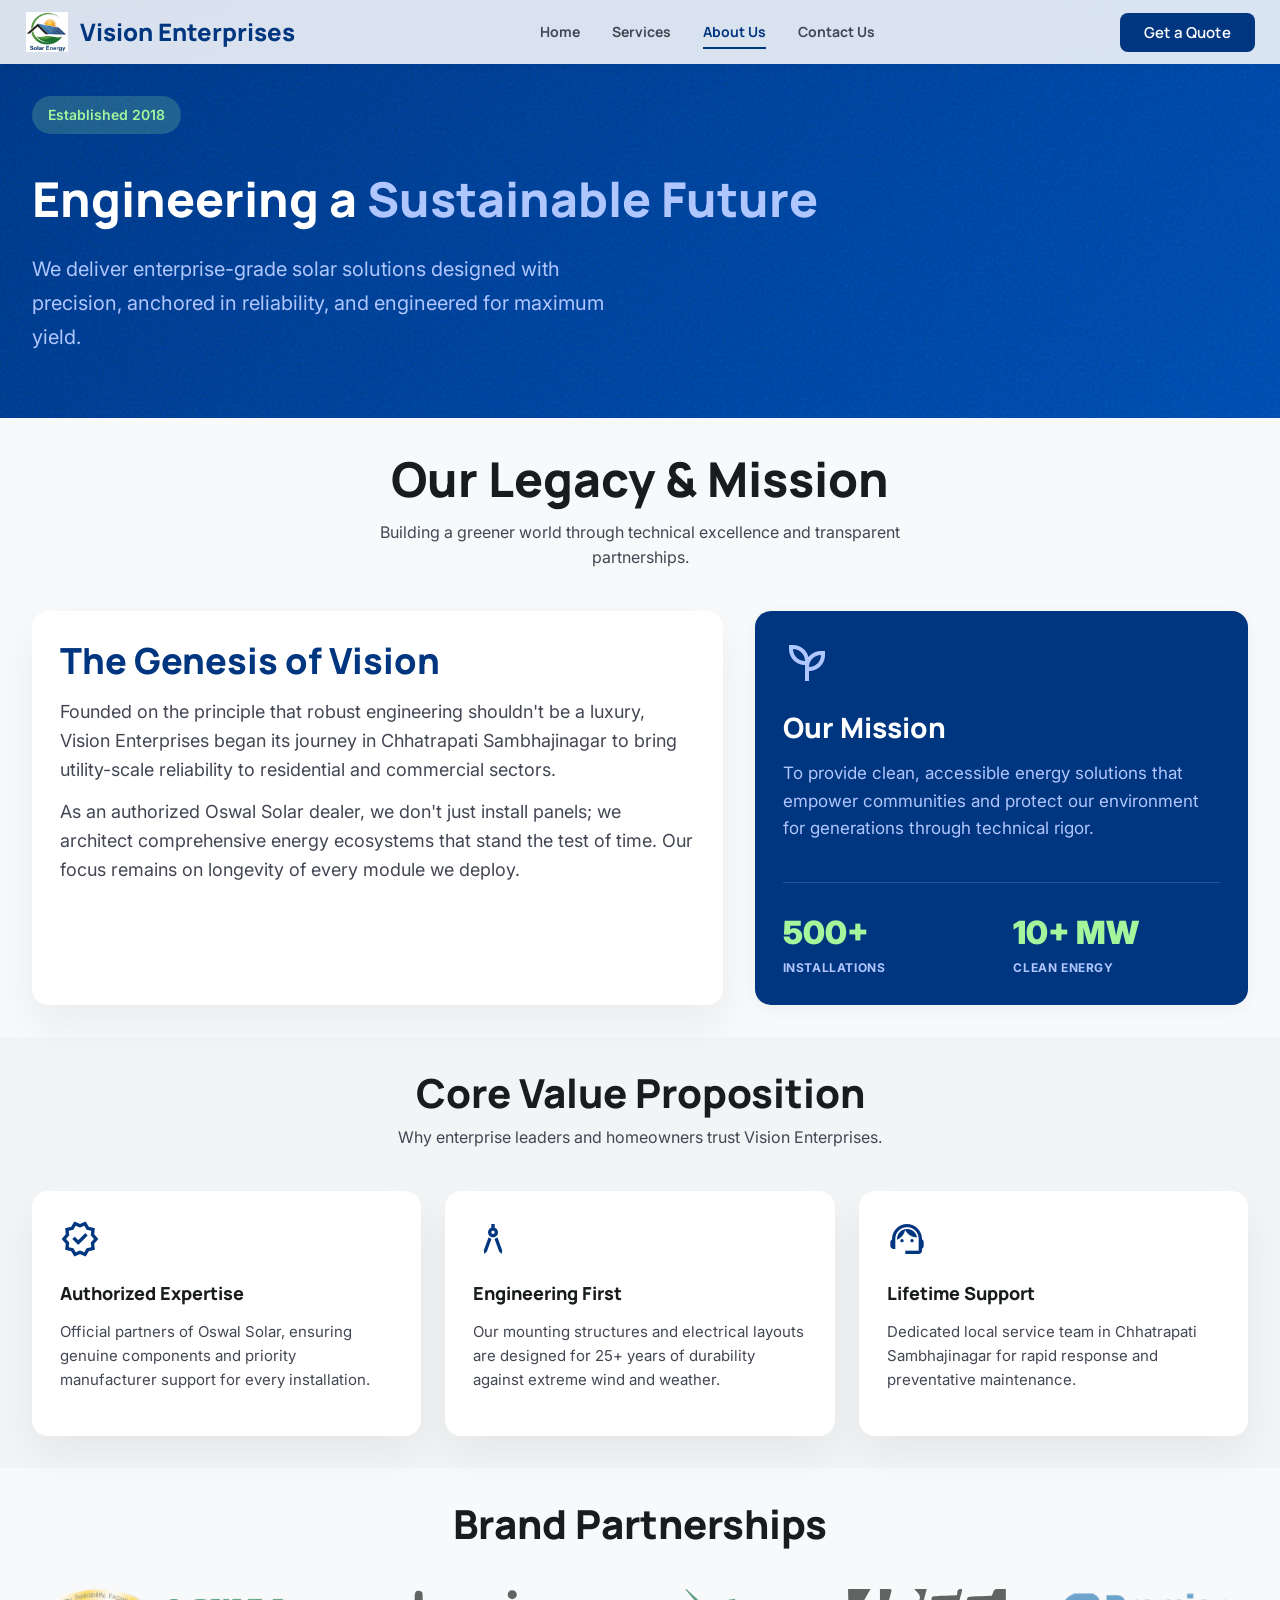
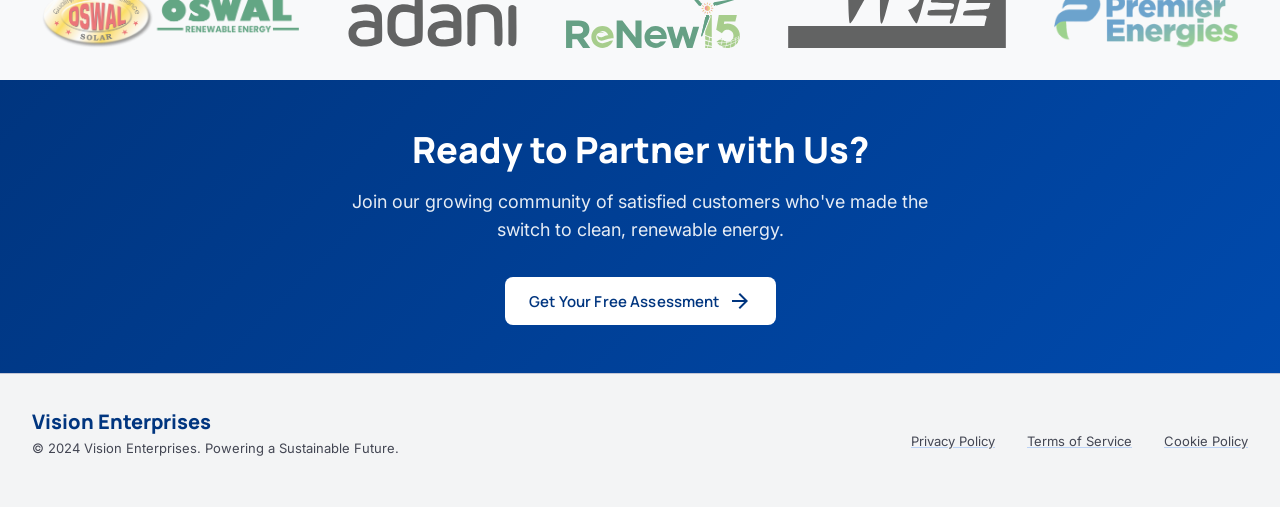
==== about.html @ a67f97d6 "vision ent 1st draft" ====
<!DOCTYPE html>
<html lang="en">
<head>
  <meta charset="UTF-8">
  <meta name="viewport" content="width=device-width, initial-scale=1.0">
   <title>About Vision Enterprises - Maharashtra's Trusted Oswal Solar Dealer Since 2018</title>
   <meta name="description" content="Learn about Vision Enterprises: Authorized Oswal Solar dealer in Maharashtra with 500+ installations and 10+ MW capacity. Expert solar installation with 25-year warranty and PM Surya Ghar subsidy specialization.">
   <meta name="keywords" content="Vision Enterprises Maharashtra, authorized Oswal dealer Maharashtra, solar installation experts Chhatrapati Sambhajinagar, PM Surya Ghar subsidy assistance, solar company Maharashtra">
  <meta name="author" content="Vision Enterprises">
  <meta name="robots" content="index, follow">
  <meta name="theme-color" content="#00357f">
  <meta property="og:title" content="About Vision Enterprises | Solar Experts Since 2018">
  <meta property="og:description" content="500+ installations. 10+ MW clean energy. Trusted Oswal Solar dealer.">
  <meta property="og:type" content="website">
  <meta property="og:url" content="https://visionenterprises.com/about.html">
  <meta name="twitter:card" content="summary">
  <link rel="canonical" href="https://visionenterprises.com/about.html">

  <link rel="dns-prefetch" href="//fonts.googleapis.com">
  <link rel="dns-prefetch" href="//fonts.gstatic.com">
  <link rel="preconnect" href="https://fonts.googleapis.com">
  <link rel="preconnect" href="https://fonts.gstatic.com" crossorigin>
  <link href="https://fonts.googleapis.com/css2?family=Manrope:wght@400;500;700;800&family=Inter:wght@400;500;600;700&display=swap" rel="stylesheet">
  <link href="https://fonts.googleapis.com/css2?family=Material+Symbols+Outlined:wght,FILL@100..700,0..1&display=swap" rel="stylesheet">

  <link rel="preload" href="assets/images/company_logo.png" as="image">

  <link rel="stylesheet" href="assets/css/base.css">
  <link rel="stylesheet" href="assets/css/components.css">
   <link rel="stylesheet" href="assets/css/layout.css">
   <link rel="stylesheet" href="assets/css/responsive.css">
   <link rel="stylesheet" href="assets/css/pages/about.css">
    <!-- Structured Data -->
    <script src="assets/js/about-structured-data.js" defer></script>
</head>
<body>
  
  
  <nav class="navbar">
    <div class="navbar-container">
      <a href="index.html" class="navbar-logo">
        <img src="assets/images/company_logo.png" alt="Vision Enterprises Logo" width="40" height="40" loading="eager">
        <span>Vision Enterprises</span>
      </a>
      <ul class="navbar-menu">
        <li><a href="index.html" class="navbar-link">Home</a></li>
        <li><a href="services.html" class="navbar-link">Services</a></li>
        <li><a href="about.html" class="navbar-link active">About Us</a></li>
        <li><a href="contact.html" class="navbar-link">Contact Us</a></li>
      </ul>
      <a href="quote.html" class="btn btn-primary">Get a Quote</a>
      <button class="navbar-mobile-toggle" aria-label="Toggle menu">
        <span class="material-symbols-outlined">menu</span>
      </button>
    </div>
  </nav>

  <main id="main-content">
    <!-- Hero -->
    <section class="about-hero">
      <div class="container">
        <span class="badge badge-secondary about-badge">Established 2018</span>
        <h1 class="about-hero-title">
          Engineering a <span>Sustainable Future</span>
        </h1>
        <p class="about-hero-description">
          We deliver enterprise-grade solar solutions designed with precision, anchored in reliability, and engineered for maximum yield.
        </p>
      </div>
    </section>

    <!-- Legacy & Mission -->
    <section class="legacy-section">
      <div class="container">
        <div class="legacy-header">
          <h2 class="legacy-title">Our Legacy & Mission</h2>
          <p class="legacy-subtitle">Building a greener world through technical excellence and transparent partnerships.</p>
        </div>

        <div class="legacy-grid">
          <div class="legacy-story-card">
            <div class="legacy-story-icon">
              <span class="material-symbols-outlined material-symbols-filled">solar_power</span>
            </div>
            <div class="legacy-story-content">
              <h3 class="legacy-story-title">The Genesis of Vision</h3>
              <p class="legacy-story-paragraph">
                Founded on the principle that robust engineering shouldn't be a luxury, Vision Enterprises began its journey in Chhatrapati Sambhajinagar to bring utility-scale reliability to residential and commercial sectors.
              </p>
              <p class="legacy-story-paragraph">
                As an authorized Oswal Solar dealer, we don't just install panels; we architect comprehensive energy ecosystems that stand the test of time. Our focus remains on longevity of every module we deploy.
              </p>
            </div>
          </div>

          <div class="mission-card">
            <span class="mission-icon material-symbols-outlined">psychiatry</span>
            <h3 class="mission-title">Our Mission</h3>
            <p class="mission-description">
              To provide clean, accessible energy solutions that empower communities and protect our environment for generations through technical rigor.
            </p>

            <div class="mission-stats">
              <div class="mission-stat">
                <div class="mission-stat-value">500+</div>
                <div class="mission-stat-label">Installations</div>
              </div>
              <div class="mission-stat">
                <div class="mission-stat-value">10+ MW</div>
                <div class="mission-stat-label">Clean Energy</div>
              </div>
            </div>
          </div>
        </div>
      </div>
    </section>

    <!-- Core Values -->
    <section class="values-section">
      <div class="container">
        <div class="values-header">
          <h2 class="values-title">Core Value Proposition</h2>
          <p class="values-subtitle">Why enterprise leaders and homeowners trust Vision Enterprises.</p>
        </div>

        <div class="values-grid">
          <div class="value-card">
            <span class="material-symbols-outlined value-icon">verified</span>
            <h3 class="value-title">Authorized Expertise</h3>
            <p class="value-description">Official partners of Oswal Solar, ensuring genuine components and priority manufacturer support for every installation.</p>
          </div>

          <div class="value-card">
            <span class="material-symbols-outlined value-icon">architecture</span>
            <h3 class="value-title">Engineering First</h3>
            <p class="value-description">Our mounting structures and electrical layouts are designed for 25+ years of durability against extreme wind and weather.</p>
          </div>

          <div class="value-card">
            <span class="material-symbols-outlined value-icon">support_agent</span>
            <h3 class="value-title">Lifetime Support</h3>
            <p class="value-description">Dedicated local service team in Chhatrapati Sambhajinagar for rapid response and preventative maintenance.</p>
          </div>
        </div>
      </div>
    </section>

    <!-- Brand Partnerships -->
    <section class="partnerships-section">
      <div class="container">
        <div class="partnerships-header">
          <h2 class="partnerships-title">Brand Partnerships</h2>
        </div>

        <div class="partnership-grid">
          <img src="assets/images/oswal.png" alt="OSWAL Solar" class="partnership-logo" width="120" height="60" loading="lazy">
          <img src="assets/images/adani.svg" alt="Adani Solar" class="partnership-logo" width="120" height="60" loading="lazy">
          <img src="assets/images/renew.svg" alt="ReNew Power" class="partnership-logo" width="120" height="60" loading="lazy">
          <img src="assets/images/waaree.svg" alt="Waaree Energies" class="partnership-logo" width="120" height="60" loading="lazy">
          <img src="assets/images/premier.png" alt="Premier Energies" class="partnership-logo" width="120" height="60" loading="lazy">
        </div>
      </div>
    </section>

     <!-- CTA -->
     <section class="cta-section">
       <div class="container">
         <h2>Ready to Partner with Us?</h2>
         <p>
           Join our growing community of satisfied customers who've made the switch to clean, renewable energy.
         </p>
         <a href="quote.html" class="btn">
           Get Your Free Assessment
           <span class="material-symbols-outlined">arrow_forward</span>
         </a>
       </div>
     </section>
  </main>

  <footer class="footer">
    <div class="footer-container">
      <div>
        <div class="footer-brand">Vision Enterprises</div>
        <p class="footer-copyright">© 2024 Vision Enterprises. Powering a Sustainable Future.</p>
      </div>
      <ul class="footer-links">
        <li><a href="#" class="footer-link">Privacy Policy</a></li>
        <li><a href="#" class="footer-link">Terms of Service</a></li>
        <li><a href="#" class="footer-link">Cookie Policy</a></li>
      </ul>
    </div>
  </footer>

  <script src="assets/js/main.js"></script>
</body>
</html>
---- assets/css/base.css ----
/* ==========================================
   VISION ENTERPRISES - BASE STYLES
   Design System: "The Luminous Monolith"
   ========================================== */

/* === CSS Variables (Design Tokens) === */
:root {
  /* Breakpoints */
  --breakpoint-xs: 320px;   /* Small mobile */
  --breakpoint-sm: 480px;   /* Mobile */
  --breakpoint-md: 768px;   /* Tablet */
  --breakpoint-lg: 1024px;  /* Laptop */
  --breakpoint-xl: 1440px;  /* Desktop */

  /* Colors - Primary */
  --primary: #00357f;
  --primary-container: #004aad;
  --primary-fixed: #d9e2ff;
  --primary-fixed-dim: #b0c6ff;
  --on-primary: #ffffff;
  --on-primary-container: #a9c1ff;
  --on-primary-fixed: #001945;
  --on-primary-fixed-variant: #00429b;

  /* Colors - Secondary */
  --secondary: #1b6d24;
  --secondary-container: #a0f399;
  --secondary-fixed: #a3f69c;
  --secondary-fixed-dim: #88d982;
  --on-secondary: #ffffff;
  --on-secondary-container: #217128;
  --on-secondary-fixed: #002204;
  --on-secondary-fixed-variant: #005312;

  /* Colors - Tertiary */
  --tertiary: #004317;
  --tertiary-container: #005d22;
  --tertiary-fixed: #69ff87;
  --tertiary-fixed-dim: #3ce36a;
  --on-tertiary: #ffffff;
  --on-tertiary-container: #35de66;
  --on-tertiary-fixed: #002108;
  --on-tertiary-fixed-variant: #00531e;

  /* Colors - Surface */
  --surface: #f8f9fa;
  --surface-bright: #f8f9fa;
  --surface-dim: #d9dadb;
  --surface-container-lowest: #ffffff;
  --surface-container-low: #f3f4f5;
  --surface-container: #edeeef;
  --surface-container-high: #e7e8e9;
  --surface-container-highest: #e1e3e4;
  --surface-variant: #e1e3e4;
  --on-surface: #191c1d;
  --on-surface-variant: #434653;
  --inverse-surface: #2e3132;
  --inverse-on-surface: #f0f1f2;

  /* Colors - Other */
  --background: #f8f9fa;
  --on-background: #191c1d;
  --outline: #737784;
  --outline-variant: #c3c6d5;
  --error: #ba1a1a;
  --error-container: #ffdad6;
  --on-error: #ffffff;
  --on-error-container: #93000a;
  --surface-tint: #215abd;
  --inverse-primary: #b0c6ff;

  /* Typography */
  --font-headline: 'Manrope', sans-serif;
  --font-body: 'Inter', sans-serif;
  --font-label: 'Inter', sans-serif;

  /* Border Radius - Consistent curved edges */
  --radius-sm: 0.375rem;   /* 6px - inputs, small elements */
  --radius-md: 0.5rem;     /* 8px - buttons, icons */
  --radius-lg: 0.75rem;    /* 12px - cards, containers */
  --radius-xl: 1rem;       /* 16px - large cards */
  --radius-2xl: 1.25rem;   /* 20px - section cards */
  --radius-full: 9999px;   /* badges, pills */

  /* Shadows */
  --shadow-ambient: 0 20px 40px rgba(25, 28, 29, 0.06);
  --shadow-sm: 0 2px 8px rgba(25, 28, 29, 0.04);
  --shadow-md: 0 4px 16px rgba(25, 28, 29, 0.05);

  /* Transitions */
  --transition-fast: 150ms;
  --transition-base: 250ms;
  --transition-slow: 400ms;

  /* Spacing - Reduced for compact design */
  --spacing-xs: 0.375rem;  /* 6px */
  --spacing-sm: 0.75rem;   /* 12px */
  --spacing-md: 1rem;      /* 16px */
  --spacing-lg: 1.5rem;    /* 24px */
  --spacing-xl: 2rem;      /* 32px */
  --spacing-2xl: 2.5rem;   /* 40px */
  --spacing-3xl: 3rem;     /* 48px */

  /* Responsive Spacing - Mobile-first */
  --container-padding: 1rem;       /* 16px */
  --section-padding: 2rem;         /* 32px */
  --card-padding: 1.25rem;         /* 20px */
  --component-gap: 1rem;           /* 16px */
  --navbar-height: 56px;
}

/* Tablet (768px+) */
@media (min-width: 768px) {
  :root {
    --container-padding: 1.5rem;
    --section-padding: 2.5rem;
    --card-padding: 1.5rem;
    --component-gap: 1.25rem;
    --navbar-height: 64px;
  }
}

/* Laptop (1024px+) */
@media (min-width: 1024px) {
  :root {
    --container-padding: 2rem;
    --section-padding: 3rem;
    --card-padding: 1.75rem;
    --component-gap: 1.5rem;
  }
}

/* Desktop (1440px+) */
@media (min-width: 1440px) {
  :root {
    --container-padding: 3rem;
    --section-padding: 4rem;
    --card-padding: 2rem;
    --component-gap: 2rem;
  }
}

/* === Reset & Base === */
*,
*::before,
*::after {
  margin: 0;
  padding: 0;
  box-sizing: border-box;
}

html {
  scroll-behavior: smooth;
  font-size: 16px;
  overflow-x: hidden;
}

body {
  font-family: var(--font-body);
  background-color: var(--surface);
  color: var(--on-surface);
  line-height: 1.6;
  -webkit-font-smoothing: antialiased;
  -moz-osx-font-smoothing: grayscale;
  overflow-x: hidden;
  width: 100%;
}

/* === Typography === */
h1, h2, h3, h4, h5, h6 {
  font-family: var(--font-headline);
  font-weight: 800;
  line-height: 1.2;
  color: var(--on-surface);
}

h1 {
  font-size: clamp(1.875rem, 5vw, 3rem);
}

h2 {
  font-size: clamp(1.5rem, 4vw, 2.25rem);
}

h3 {
  font-size: clamp(1.25rem, 3vw, 1.75rem);
}

h4 {
  font-size: clamp(1.125rem, 2vw, 1.375rem);
}

p {
  margin-bottom: 1rem;
}

a {
  text-decoration: none;
  color: inherit;
  transition: color var(--transition-base);
}

/* === Utility Classes === */
.container {
  max-width: 1280px;
  margin: 0 auto;
  padding: 0 var(--container-padding);
  width: 100%;
}

@media (min-width: 1440px) {
  .container {
    max-width: 1536px;
  }
}

.section {
  padding: var(--section-padding) 0;
}

.text-primary { color: var(--primary); }
.text-secondary { color: var(--secondary); }
.text-tertiary { color: var(--tertiary); }
.text-on-surface-variant { color: var(--on-surface-variant); }

.bg-primary { background-color: var(--primary); }
.bg-secondary { background-color: var(--secondary); }
.bg-surface-lowest { background-color: var(--surface-container-lowest); }
.bg-surface-low { background-color: var(--surface-container-low); }

.text-center { text-align: center; }

/* === Material Symbols === */
.material-symbols-outlined {
  font-variation-settings: 'FILL' 0, 'wght' 400, 'GRAD' 0, 'opsz' 24;
}

.material-symbols-filled {
  font-variation-settings: 'FILL' 1, 'wght' 400, 'GRAD' 0, 'opsz' 24;
}

/* === Mobile Touch Targets (WCAG 2.1 AA) === */
@media (max-width: 767px) {
  .btn {
    min-height: 44px;
    padding: 0.75rem 1.25rem;
  }
  
  .navbar-link {
    padding: 0.75rem 0;
    min-height: 44px;
    display: flex;
    align-items: center;
  }
  
  .navbar-mobile-toggle {
    min-width: 44px;
    min-height: 44px;
  }
  
  input, select, textarea {
    min-height: 44px;
  }
  
  a, button {
    min-height: 44px;
  }
}

/* === Accessibility - Focus Styles === */
*:focus-visible {
  outline: 2px solid var(--primary);
  outline-offset: 2px;
}

/* Skip to main content link */
.skip-link {
  position: absolute;
  top: -40px;
  left: 0;
  background: var(--primary);
  color: white;
  padding: 0.5rem 1rem;
  z-index: 10000;
  transition: top 0.3s;
  border-radius: var(--radius-sm);
  font-weight: 600;
}

.skip-link:focus {
  top: 0;
}
---- assets/css/components.css ----
/* ==========================================
   VISION ENTERPRISES - COMPONENTS
   Buttons, Cards, Forms, Badges
   ========================================== */

/* === Buttons === */
.btn {
  display: inline-flex;
  align-items: center;
  justify-content: center;
  gap: 0.5rem;
  font-family: var(--font-headline);
  font-weight: 600;
  font-size: 0.9375rem;
  padding: 0.75rem 1.5rem;
  border-radius: var(--radius-md);
  border: none;
  cursor: pointer;
  transition: all var(--transition-base) cubic-bezier(0.4, 0, 0.2, 1);
  text-align: center;
  text-decoration: none;
  line-height: 1;
  will-change: transform;
  letter-spacing: 0.01em;
}

.btn:active {
  transform: scale(0.97);
}

.btn-primary {
  background-color: var(--primary);
  color: var(--on-primary);
}

.btn-primary:hover {
  background-color: var(--primary-container);
  transform: translateY(-2px);
  box-shadow: var(--shadow-md);
}

.btn-secondary {
  background-color: var(--secondary-container);
  color: var(--on-secondary-container);
}

.btn-secondary:hover {
  background-color: var(--secondary-fixed);
  transform: translateY(-2px);
}

.btn-outline {
  background-color: var(--surface-container-lowest);
  color: var(--primary);
  outline: 1px solid var(--outline-variant);
}

.btn-outline:hover {
  background-color: var(--surface-container-low);
  transform: translateY(-2px);
}

.btn-full {
  width: 100%;
}

/* === Cards === */
.card {
  background-color: var(--surface-container-lowest);
  border-radius: var(--radius-xl);
  padding: var(--card-padding);
  box-shadow: var(--shadow-ambient);
  transition: transform var(--transition-base) ease, box-shadow var(--transition-base) ease;
  will-change: transform;
}

.card:hover {
  transform: translateY(-4px);
  box-shadow: var(--shadow-md);
}

/* === Forms === */
.form-group {
  margin-bottom: var(--spacing-md);
}

.form-label {
  display: block;
  font-family: var(--font-label);
  font-size: 0.875rem;
  font-weight: 500;
  color: var(--on-surface-variant);
  margin-bottom: 0.5rem;
}

.form-input,
.form-select,
.form-textarea {
  width: 100%;
  font-family: var(--font-body);
  font-size: 1rem;
  padding: 0.875rem 1rem;
  background-color: var(--surface-container-low);
  border: 1px solid var(--outline-variant);
  border-bottom: 2px solid var(--outline-variant);
  border-radius: var(--radius-sm);
  color: var(--on-surface);
  transition: all var(--transition-base);
}

.form-input:focus,
.form-select:focus,
.form-textarea:focus {
  outline: none;
  border-color: var(--primary);
  border-bottom-color: var(--primary);
  background-color: var(--surface-container-lowest);
  box-shadow: 0 0 0 3px rgba(0, 53, 127, 0.1);
}

.form-input::placeholder,
.form-textarea::placeholder {
  color: var(--outline-variant);
}

.form-textarea {
  resize: vertical;
  min-height: 120px;
}

/* === Badges === */
.badge {
  display: inline-flex;
  align-items: center;
  gap: 0.5rem;
  padding: 0.5rem 1rem;
  border-radius: var(--radius-full);
  font-family: var(--font-label);
  font-size: 0.875rem;
  font-weight: 600;
}

.badge-secondary {
  background-color: var(--secondary-container);
  color: var(--on-secondary-container);
}

.badge-primary {
  background-color: var(--primary);
  color: var(--on-primary);
  opacity: 0.1;
}
---- assets/css/layout.css ----
/* ==========================================
   VISION ENTERPRISES - LAYOUT
   Container, Grid, Flex utilities, Nav, Footer
   ========================================== */

/* === Flex Utilities === */
.flex { display: flex; }
.flex-col { flex-direction: column; }
.flex-row { flex-direction: row; }
.flex-wrap { flex-wrap: wrap; }
.flex-nowrap { flex-wrap: nowrap; }
.flex-1 { flex: 1; }
.flex-auto { flex: auto; }
.flex-none { flex: none; }

.items-start { align-items: flex-start; }
.items-center { align-items: center; }
.items-end { align-items: flex-end; }
.items-stretch { align-items: stretch; }

.justify-start { justify-content: flex-start; }
.justify-center { justify-content: center; }
.justify-end { justify-content: flex-end; }
.justify-between { justify-content: space-between; }
.justify-around { justify-content: space-around; }

.gap-xs { gap: 0.5rem; }
.gap-sm { gap: 1rem; }
.gap-md { gap: 1.5rem; }
.gap-lg { gap: 2rem; }
.gap-xl { gap: 3rem; }

/* === Grid Utilities === */
.grid { display: grid; }
.grid-cols-1 { grid-template-columns: repeat(1, 1fr); }
.grid-cols-2 { grid-template-columns: repeat(2, 1fr); }
.grid-cols-3 { grid-template-columns: repeat(3, 1fr); }
.grid-cols-4 { grid-template-columns: repeat(4, 1fr); }

.col-span-1 { grid-column: span 1; }
.col-span-2 { grid-column: span 2; }
.col-span-3 { grid-column: span 3; }
.col-span-4 { grid-column: span 4; }

.row-span-1 { grid-row: span 1; }
.row-span-2 { grid-row: span 2; }

/* === Spacing Utilities === */
.p-0 { padding: 0; }
.p-sm { padding: 1rem; }
.p-md { padding: 1.5rem; }
.p-lg { padding: 2rem; }
.p-xl { padding: 3rem; }

.m-0 { margin: 0; }
.m-auto { margin: auto; }
.mx-auto { margin-left: auto; margin-right: auto; }

.mb-0 { margin-bottom: 0; }
.mb-sm { margin-bottom: 0.75rem; }
.mb-md { margin-bottom: 1.25rem; }
.mb-lg { margin-bottom: 1.75rem; }
.mb-xl { margin-bottom: 2.5rem; }
.mb-2xl { margin-bottom: 3rem; }

.mt-0 { margin-top: 0; }
.mt-sm { margin-top: 0.75rem; }
.mt-md { margin-top: 1.25rem; }
.mt-lg { margin-top: 1.75rem; }
.mt-xl { margin-top: 2.5rem; }
.mt-2xl { margin-top: 3rem; }

/* === Width & Height === */
.w-full { width: 100%; }
.w-auto { width: auto; }
.max-w-full { max-width: 100%; }
.h-full { height: 100%; }
.h-auto { height: auto; }
.min-h-screen { min-height: 100vh; }

/* === Text Utilities === */
.text-left { text-align: left; }
.text-center { text-align: center; }
.text-right { text-align: right; }

/* === Display === */
.hidden { display: none; }
.block { display: block; }
.inline { display: inline; }
.inline-block { display: inline-block; }

/* === Order === */
.order-1 { order: 1; }
.order-2 { order: 2; }
.order-3 { order: 3; }
.order-4 { order: 4; }
.order-first { order: -1; }
.order-last { order: 9999; }

/* === Navigation === */
.navbar {
  position: fixed;
  top: 0;
  left: 0;
  right: 0;
  z-index: 1000;
  background-color: rgba(255, 255, 255, 0.85);
  backdrop-filter: blur(24px);
  -webkit-backdrop-filter: blur(24px);
  box-shadow: var(--shadow-sm);
  transition: all var(--transition-base) ease;
}

.navbar-container {
  max-width: 1280px;
  margin: 0 auto;
  padding: 0 clamp(0.75rem, 2vw, 2rem);
  display: flex;
  justify-content: space-between;
  align-items: center;
  height: var(--navbar-height);
  gap: 1rem;
}

.navbar-logo {
  display: flex;
  align-items: center;
  gap: clamp(0.25rem, 1vw, 0.75rem);
  font-family: var(--font-headline);
  font-size: clamp(1rem, 2vw, 1.5rem);
  font-weight: 900;
  color: var(--primary);
  text-decoration: none;
  flex-shrink: 1;
  min-width: 0;
}

.navbar-logo span {
  overflow: hidden;
  text-overflow: ellipsis;
  white-space: nowrap;
}

.navbar-logo img {
  height: clamp(28px, 5vw, 40px);
  width: auto;
  flex-shrink: 0;
}

.navbar-menu {
  display: none;
  align-items: center;
  gap: 2rem;
  list-style: none;
  margin: 0;
  padding: 0;
}

@media (min-width: 768px) {
  .navbar-menu {
    display: flex;
  }
}

.navbar-link {
  font-family: var(--font-headline);
  font-size: 0.875rem;
  font-weight: 700;
  color: var(--on-surface-variant);
  padding: 0.5rem 0;
  position: relative;
  transition: color var(--transition-base) ease;
  text-decoration: none;
  white-space: nowrap;
}

.navbar-link:hover,
.navbar-link.active {
  color: var(--primary);
}

.navbar-link.active::after {
  content: '';
  position: absolute;
  bottom: 0;
  left: 0;
  right: 0;
  height: 2px;
  background-color: var(--primary);
  transition: transform var(--transition-base) ease;
  transform: scaleX(1);
}

.navbar-mobile-toggle {
  display: flex;
  align-items: center;
  justify-content: center;
  background: none;
  border: none;
  cursor: pointer;
  padding: 0.5rem;
  color: var(--primary);
}

@media (min-width: 768px) {
  .navbar-mobile-toggle {
    display: none;
  }
}

.navbar-menu.mobile-open {
  display: flex !important;
  opacity: 1 !important;
  transform: translateY(0) !important;
  pointer-events: auto !important;
  flex-direction: column;
  position: absolute;
  top: var(--navbar-height);
  left: 0;
  right: 0;
  background-color: var(--surface-container-lowest);
  padding: 1rem;
  box-shadow: var(--shadow-md);
  gap: 0.5rem;
  border-top: 1px solid var(--outline-variant);
  max-height: calc(100vh - var(--navbar-height));
  overflow-y: auto;
}

.navbar-menu.mobile-open .navbar-link {
  padding: 0.875rem 1rem;
  border-radius: var(--radius-md);
  width: 100%;
}

.navbar-menu.mobile-open .navbar-link:hover,
.navbar-menu.mobile-open .navbar-link.active {
  background-color: var(--surface-container-low);
}

.navbar-menu.mobile-open .btn {
  margin-top: 0.5rem;
  width: 100%;
}

/* === Footer === */
.footer {
  background-color: var(--surface-container-low);
  border-top: 1px solid var(--outline-variant);
  padding: 1.25rem 0;
}

@media (min-width: 768px) {
  .footer {
    padding: 2rem 0;
  }
}

.footer-container {
  max-width: 1280px;
  margin: 0 auto;
  padding: 0 var(--container-padding);
  display: flex;
  justify-content: space-between;
  align-items: center;
  flex-wrap: wrap;
  gap: 1rem;
}

.footer-brand {
  font-family: var(--font-headline);
  font-weight: 900;
  font-size: clamp(1rem, 2vw, 1.25rem);
  color: var(--primary);
}

.footer-links {
  display: flex;
  gap: 1.5rem;
  list-style: none;
  margin: 0;
  padding: 0;
  flex-wrap: wrap;
}

@media (min-width: 768px) {
  .footer-links {
    gap: 2rem;
  }
}

.footer-link {
  font-size: 0.8125rem;
  color: var(--on-surface-variant);
  text-decoration: underline;
  text-decoration-color: rgba(59, 130, 246, 0.3);
  transition: all var(--transition-base) ease;
}

.footer-link:hover {
  color: var(--primary);
  opacity: 0.75;
}

.footer-copyright {
  font-size: 0.8125rem;
  color: var(--on-surface-variant);
  width: 100%;
}

@media (min-width: 768px) {
  .footer-copyright {
    width: auto;
  }
}

@media (max-width: 767px) {
  .footer-container {
    flex-direction: column;
    text-align: center;
  }

  .footer-links {
    justify-content: center;
  }
}
---- assets/css/responsive.css ----
/* ==========================================
   VISION ENTERPRISES - RESPONSIVE UTILITIES
   Breakpoint-specific utilities
   ========================================== */

/* === Responsive: Tablet (>= 768px) === */
@media (min-width: 768px) {
  .md\:flex { display: flex; }
  .md\:flex-col { flex-direction: column; }
  .md\:flex-row { flex-direction: row; }
  .md\:flex-wrap { flex-wrap: wrap; }
  .md\:flex-nowrap { flex-wrap: nowrap; }
  .md\:flex-1 { flex: 1; }

  .md\:items-start { align-items: flex-start; }
  .md\:items-center { align-items: center; }
  .md\:items-end { align-items: flex-end; }

  .md\:justify-start { justify-content: flex-start; }
  .md\:justify-center { justify-content: center; }
  .md\:justify-end { justify-content: flex-end; }
  .md\:justify-between { justify-content: space-between; }

  .md\:gap-xs { gap: 0.5rem; }
  .md\:gap-sm { gap: 1rem; }
  .md\:gap-md { gap: 1.5rem; }
  .md\:gap-lg { gap: 2rem; }
  .md\:gap-xl { gap: 3rem; }

  .md\:grid-cols-2 { grid-template-columns: repeat(2, 1fr); }
  .md\:grid-cols-3 { grid-template-columns: repeat(3, 1fr); }
  .md\:grid-cols-4 { grid-template-columns: repeat(4, 1fr); }

  .md\:col-span-1 { grid-column: span 1; }
  .md\:col-span-2 { grid-column: span 2; }
  .md\:col-span-3 { grid-column: span 3; }

  .md\:p-0 { padding: 0; }
  .md\:p-sm { padding: 1rem; }
  .md\:p-md { padding: 1.5rem; }
  .md\:p-lg { padding: 2rem; }
  .md\:p-xl { padding: 3rem; }

  .md\:mb-0 { margin-bottom: 0; }
  .md\:mb-sm { margin-bottom: 0.75rem; }
  .md\:mb-md { margin-bottom: 1.25rem; }
  .md\:mb-lg { margin-bottom: 1.75rem; }
  .md\:mb-xl { margin-bottom: 2.5rem; }
  .md\:mb-2xl { margin-bottom: 3rem; }

  .md\:mt-0 { margin-top: 0; }
  .md\:mt-sm { margin-top: 0.75rem; }
  .md\:mt-md { margin-top: 1.25rem; }
  .md\:mt-lg { margin-top: 1.75rem; }
  .md\:mt-xl { margin-top: 2.5rem; }
  .md\:mt-2xl { margin-top: 3rem; }

  .md\:w-full { width: 100%; }
  .md\:w-auto { width: auto; }
  .md\:max-w-sm { max-width: 640px; }
  .md\:max-w-md { max-width: 768px; }
  .md\:max-w-lg { max-width: 1024px; }

  .md\:text-left { text-align: left; }
  .md\:text-center { text-align: center; }
  .md\:text-right { text-align: right; }

  .md\:hidden { display: none; }
  .md\:block { display: block; }
  .md\:flex { display: flex; }

  .md\:order-1 { order: 1; }
  .md\:order-2 { order: 2; }
  .md\:order-3 { order: 3; }
  .md\:order-4 { order: 4; }
}

/* === Responsive: Laptop (>= 1024px) === */
@media (min-width: 1024px) {
  .lg\:flex { display: flex; }
  .lg\:flex-col { flex-direction: column; }
  .lg\:flex-row { flex-direction: row; }
  .lg\:flex-wrap { flex-wrap: wrap; }
  .lg\:flex-nowrap { flex-wrap: nowrap; }
  .lg\:flex-1 { flex: 1; }

  .lg\:items-start { align-items: flex-start; }
  .lg\:items-center { align-items: center; }
  .lg\:items-end { align-items: flex-end; }

  .lg\:justify-start { justify-content: flex-start; }
  .lg\:justify-center { justify-content: center; }
  .lg\:justify-end { justify-content: flex-end; }
  .lg\:justify-between { justify-content: space-between; }

  .lg\:gap-xs { gap: 0.5rem; }
  .lg\:gap-sm { gap: 1rem; }
  .lg\:gap-md { gap: 1.5rem; }
  .lg\:gap-lg { gap: 2rem; }
  .lg\:gap-xl { gap: 3rem; }
  .lg\:gap-2xl { gap: 4rem; }

  .lg\:grid-cols-2 { grid-template-columns: repeat(2, 1fr); }
  .lg\:grid-cols-3 { grid-template-columns: repeat(3, 1fr); }
  .lg\:grid-cols-4 { grid-template-columns: repeat(4, 1fr); }

  .lg\:col-span-1 { grid-column: span 1; }
  .lg\:col-span-2 { grid-column: span 2; }
  .lg\:col-span-3 { grid-column: span 3; }
  .lg\:col-span-4 { grid-column: span 4; }

  .lg\:p-0 { padding: 0; }
  .lg\:p-sm { padding: 1rem; }
  .lg\:p-md { padding: 1.5rem; }
  .lg\:p-lg { padding: 2rem; }
  .lg\:p-xl { padding: 3rem; }
  .lg\:p-2xl { padding: 4rem; }

  .lg\:mb-0 { margin-bottom: 0; }
  .lg\:mb-sm { margin-bottom: 0.75rem; }
  .lg\:mb-md { margin-bottom: 1.25rem; }
  .lg\:mb-lg { margin-bottom: 1.75rem; }
  .lg\:mb-xl { margin-bottom: 2.5rem; }
  .lg\:mb-2xl { margin-bottom: 3rem; }
  .lg\:mb-3xl { margin-bottom: 4rem; }

  .lg\:mt-0 { margin-top: 0; }
  .lg\:mt-sm { margin-top: 0.75rem; }
  .lg\:mt-md { margin-top: 1.25rem; }
  .lg\:mt-lg { margin-top: 1.75rem; }
  .lg\:mt-xl { margin-top: 2.5rem; }
  .lg\:mt-2xl { margin-top: 3rem; }
  .lg\:mt-3xl { margin-top: 4rem; }

  .lg\:w-full { width: 100%; }
  .lg\:w-auto { width: auto; }
  .lg\:max-w-sm { max-width: 640px; }
  .lg\:max-w-md { max-width: 768px; }
  .lg\:max-w-lg { max-width: 1024px; }
  .lg\:max-w-xl { max-width: 1280px; }

  .lg\:text-left { text-align: left; }
  .lg\:text-center { text-align: center; }
  .lg\:text-right { text-align: right; }

  .lg\:hidden { display: none; }
  .lg\:block { display: block; }
  .lg\:flex { display: flex; }

  .lg\:order-1 { order: 1; }
  .lg\:order-2 { order: 2; }
  .lg\:order-3 { order: 3; }
  .lg\:order-4 { order: 4; }
}

/* === Responsive: Large Screens (>= 1280px) === */
@media (min-width: 1280px) {
  .xl\:flex { display: flex; }
  .xl\:flex-col { flex-direction: column; }
  .xl\:flex-row { flex-direction: row; }
  .xl\:flex-wrap { flex-wrap: wrap; }
  .xl\:flex-1 { flex: 1; }

  .xl\:items-start { align-items: flex-start; }
  .xl\:items-center { align-items: center; }
  .xl\:items-end { align-items: flex-end; }

  .xl\:justify-start { justify-content: flex-start; }
  .xl\:justify-center { justify-content: center; }
  .xl\:justify-end { justify-content: flex-end; }
  .xl\:justify-between { justify-content: space-between; }

  .xl\:gap-sm { gap: 1rem; }
  .xl\:gap-md { gap: 1.5rem; }
  .xl\:gap-lg { gap: 2rem; }
  .xl\:gap-xl { gap: 3rem; }
  .xl\:gap-2xl { gap: 4rem; }

  .xl\:grid-cols-2 { grid-template-columns: repeat(2, 1fr); }
  .xl\:grid-cols-3 { grid-template-columns: repeat(3, 1fr); }
  .xl\:grid-cols-4 { grid-template-columns: repeat(4, 1fr); }
  .xl\:grid-cols-5 { grid-template-columns: repeat(5, 1fr); }

  .xl\:col-span-1 { grid-column: span 1; }
  .xl\:col-span-2 { grid-column: span 2; }
  .xl\:col-span-3 { grid-column: span 3; }
  .xl\:col-span-4 { grid-column: span 4; }

  .xl\:p-0 { padding: 0; }
  .xl\:p-sm { padding: 1rem; }
  .xl\:p-md { padding: 1.5rem; }
  .xl\:p-lg { padding: 2rem; }
  .xl\:p-xl { padding: 3rem; }
  .xl\:p-2xl { padding: 4rem; }
  .xl\:p-3xl { padding: 6rem; }

  .xl\:mb-0 { margin-bottom: 0; }
  .xl\:mb-md { margin-bottom: 1.25rem; }
  .xl\:mb-lg { margin-bottom: 1.75rem; }
  .xl\:mb-xl { margin-bottom: 2.5rem; }
  .xl\:mb-2xl { margin-bottom: 3rem; }
  .xl\:mb-3xl { margin-bottom: 4rem; }

  .xl\:mt-0 { margin-top: 0; }
  .xl\:mt-md { margin-top: 1.25rem; }
  .xl\:mt-lg { margin-top: 1.75rem; }
  .xl\:mt-xl { margin-top: 2.5rem; }
  .xl\:mt-2xl { margin-top: 3rem; }
  .xl\:mt-3xl { margin-top: 4rem; }

  .xl\:w-full { width: 100%; }
  .xl\:w-auto { width: auto; }
  .xl\:max-w-lg { max-width: 1024px; }
  .xl\:max-w-xl { max-width: 1280px; }
  .xl\:max-w-2xl { max-width: 1536px; }

  .xl\:text-left { text-align: left; }
  .xl\:text-center { text-align: center; }
  .xl\:text-right { text-align: right; }

  .xl\:hidden { display: none; }
  .xl\:block { display: block; }
  .xl\:flex { display: flex; }

  .xl\:order-1 { order: 1; }
  .xl\:order-2 { order: 2; }
}

/* === Responsive: Big Screens (>= 1440px) === */
@media (min-width: 1440px) {
  .2xl\:flex { display: flex; }
  .2xl\:grid { display: grid; }
  .2xl\:block { display: block; }
  .2xl\:hidden { display: none; }

  .2xl\:grid-cols-4 { grid-template-columns: repeat(4, 1fr); }
  .2xl\:grid-cols-5 { grid-template-columns: repeat(5, 1fr); }
  .2xl\:grid-cols-6 { grid-template-columns: repeat(6, 1fr); }

  .2xl\:gap-xl { gap: 3rem; }
  .2xl\:gap-2xl { gap: 4rem; }

  .2xl\:p-xl { padding: 3rem; }
  .2xl\:p-2xl { padding: 4rem; }
  .2xl\:p-3xl { padding: 6rem; }

  .2xl\:mb-xl { margin-bottom: 2.5rem; }
  .2xl\:mb-2xl { margin-bottom: 3rem; }
  .2xl\:mb-3xl { margin-bottom: 4rem; }

  .2xl\:mt-xl { margin-top: 2.5rem; }
  .2xl\:mt-2xl { margin-top: 3rem; }
  .2xl\:mt-3xl { margin-top: 4rem; }

  .2xl\:text-left { text-align: left; }
  .2xl\:text-center { text-align: center; }

  h1 { font-size: clamp(3rem, 6vw, 5rem); }
  h2 { font-size: clamp(2.5rem, 5vw, 4rem); }
}

/* === Animations === */
@keyframes fadeIn {
  from {
    opacity: 0;
    transform: translateY(20px);
  }
  to {
    opacity: 1;
    transform: translateY(0);
  }
}

@keyframes slideIn {
  from {
    transform: translateX(100%);
    opacity: 0;
  }
  to {
    transform: translateX(0);
    opacity: 1;
  }
}

@keyframes slideOut {
  from {
    transform: translateX(0);
    opacity: 1;
  }
  to {
    transform: translateX(100%);
    opacity: 0;
  }
}

.animate-fade-in {
  animation: fadeIn 0.6s ease-out forwards;
}
---- assets/css/pages/about.css ----
/* ==========================================
   ABOUT PAGE - PAGE-SPECIFIC STYLES
   Hero, Legacy, Values, Brand Partnerships
   ========================================== */

/* === About Hero Section === */
.about-hero {
  position: relative;
  background: linear-gradient(135deg, var(--primary), var(--primary-container));
  padding: clamp(2rem, 5vw, 3rem) 0;
  color: white;
  overflow: hidden;
}

.about-hero::before {
  content: '';
  position: absolute;
  inset: 0;
  opacity: 0.3;
  mix-blend-mode: overlay;
  background-image: url('data:image/svg+xml,%3Csvg viewBox=%220 0 200 200%22 xmlns=%22http://www.w3.org/2000/svg%22%3E%3Cfilter id=%22noiseFilter%22%3E%3CfeTurbulence type=%22fractalNoise%22 baseFrequency=%220.65%22 numOctaves=%223%22 stitchTiles=%22stitch%22/%3E%3C/filter%3E%3Crect width=%22100%25%22 height=%22100%25%22 filter=%22url(%23noiseFilter)%22/%3E%3C/svg%3E');
  pointer-events: none;
}

.about-hero .container {
  position: relative;
  z-index: 1;
  margin-top: clamp(2rem, 5vw, 3rem);
}

.about-badge {
  margin-bottom: clamp(1rem, 2vw, 1.5rem);
  background-color: rgba(163, 246, 156, 0.2);
  color: var(--secondary-fixed);
}

.about-hero-title {
  color: white;
  margin-top: 0.75rem;
  margin-bottom: 1.5rem;
  font-size: clamp(2.5rem, 5vw, 3rem);
}

.about-hero-title span {
  color: var(--primary-fixed-dim);
}

.about-hero-description {
  font-size: clamp(1rem, 2vw, 1.25rem);
  max-width: 600px;
  color: var(--inverse-primary);
  line-height: 1.7;
}

/* === Legacy & Mission Section === */
.legacy-section {
  padding: clamp(1.5rem, 3vw, 2rem) 0;
}

.legacy-header {
  text-align: center;
  margin-bottom: clamp(1.5rem, 4vw, 2.5rem);
}

.legacy-title {
  font-size: clamp(2rem, 4vw, 3rem);
}

.legacy-subtitle {
  color: var(--on-surface-variant);
  max-width: 600px;
  margin: 0.75rem auto 0;
}

.legacy-grid {
  display: grid;
  grid-template-columns: 1fr;
  gap: clamp(1.5rem, 4vw, 2rem);
}

@media (min-width: 1024px) {
  .legacy-grid {
    grid-template-columns: 7fr 5fr;
  }
}

.legacy-story-card {
  background-color: var(--surface-container-lowest);
  padding: var(--card-padding);
  border-radius: var(--radius-xl);
  box-shadow: var(--shadow-ambient);
  position: relative;
  overflow: hidden;
}

.legacy-story-icon {
  position: absolute;
  right: -2rem;
  bottom: -2rem;
  opacity: 0.03;
  pointer-events: none;
  font-size: 300px;
  color: var(--primary);
}

.legacy-story-content {
  position: relative;
  z-index: 1;
}

.legacy-story-title {
  color: var(--primary);
  margin-bottom: 1rem;
  font-size: clamp(1.5rem, 3vw, 2.25rem);
}

.legacy-story-paragraph {
  font-size: clamp(1rem, 1.5vw, 1.125rem);
  color: var(--on-surface-variant);
  line-height: 1.6;
  margin-bottom: 0.875rem;
}

.legacy-story-paragraph:last-child {
  margin-bottom: 0;
}

/* === Mission Card === */
.mission-card {
  background-color: var(--primary);
  color: var(--on-primary);
  padding: var(--card-padding);
  border-radius: var(--radius-xl);
  display: flex;
  flex-direction: column;
  justify-content: space-between;
  box-shadow: var(--shadow-md);
}

.mission-icon {
  font-size: 3rem;
  color: var(--primary-fixed-dim);
  margin-bottom: 1.5rem;
  display: block;
}

.mission-title {
  color: var(--on-primary);
  margin-bottom: 1rem;
  font-size: 1.75rem;
}

.mission-description {
  color: var(--inverse-primary);
  font-size: 1.0625rem;
  line-height: 1.6;
}

.mission-stats {
  margin-top: 1.5rem;
  padding-top: 1.5rem;
  border-top: 1px solid rgba(255, 255, 255, 0.15);
  display: flex;
  gap: 1.5rem;
  flex-wrap: wrap;
}

.mission-stat {
  flex: 1;
  min-width: 120px;
}

.mission-stat-value {
  font-size: 2rem;
  font-weight: 900;
  color: var(--secondary-fixed);
}

.mission-stat-label {
  font-size: 0.75rem;
  color: var(--primary-fixed-dim);
  text-transform: uppercase;
  font-weight: 700;
  letter-spacing: 0.05em;
}

/* === Core Value Proposition === */
.values-section {
  background-color: var(--surface-container-low);
  padding: clamp(1.5rem, 3vw, 2rem) 0;
}

.values-header {
  text-align: center;
  margin-bottom: clamp(1.5rem, 4vw, 2.5rem);
}

.values-title {
  font-size: clamp(2rem, 4vw, 2.5rem);
}

.values-subtitle {
  color: var(--on-surface-variant);
  margin-top: 0.5rem;
}

.values-grid {
  display: grid;
  grid-template-columns: 1fr;
  gap: clamp(1rem, 3vw, 1.5rem);
}

@media (min-width: 641px) {
  .values-grid {
    grid-template-columns: repeat(2, 1fr);
  }
}

@media (min-width: 1024px) {
  .values-grid {
    grid-template-columns: repeat(3, 1fr);
  }
}

.value-card {
  background-color: var(--surface-container-lowest);
  border-radius: var(--radius-xl);
  padding: var(--card-padding);
  box-shadow: var(--shadow-ambient);
  transition: transform var(--transition-base);
}

.value-card:hover {
  transform: translateY(-4px);
}

.value-icon {
  font-size: clamp(2rem, 4vw, 2.5rem);
  color: var(--primary);
  margin-bottom: 1.5rem;
}

.value-title {
  margin-bottom: 1rem;
  font-size: clamp(1rem, 2vw, 1.125rem);
}

.value-description {
  color: var(--on-surface-variant);
  font-size: 0.9375rem;
}

/* === Brand Partnerships Section === */
.partnerships-section {
   padding: clamp(1.5rem, 3vw, 2rem) 0;
}

/* === CTA Section Styles === */
.cta-section {
   background: linear-gradient(135deg, var(--primary), var(--primary-container));
   color: white;
   text-align: center;
   padding: clamp(2rem, 5vw, 3rem) 0;
}

.cta-section h2 {
   color: white;
   margin-bottom: 1rem;
}

.cta-section p {
   font-size: 1.125rem;
   max-width: 600px;
   margin: 0 auto 2rem;
   opacity: 0.9;
}

.cta-section .btn {
   background-color: white;
   color: var(--primary);
}

.partnerships-header {
  text-align: center;
  margin-bottom: clamp(1.5rem, 4vw, 2.5rem);
}

.partnerships-title {
  font-size: clamp(2rem, 4vw, 2.5rem);
}

.partnership-grid {
  display: flex;
  flex-wrap: wrap;
  justify-content: center;
  align-items: center;
  gap: clamp(1.5rem, 4vw, 3rem);
}

.partnership-logo {
  height: clamp(40px, 8vw, 60px);
  width: auto;
  object-fit: contain;
  opacity: 0.6;
  transition: opacity var(--transition-base), transform var(--transition-base);
}

.partnership-logo:hover {
  opacity: 1;
  transform: scale(1.05);
}
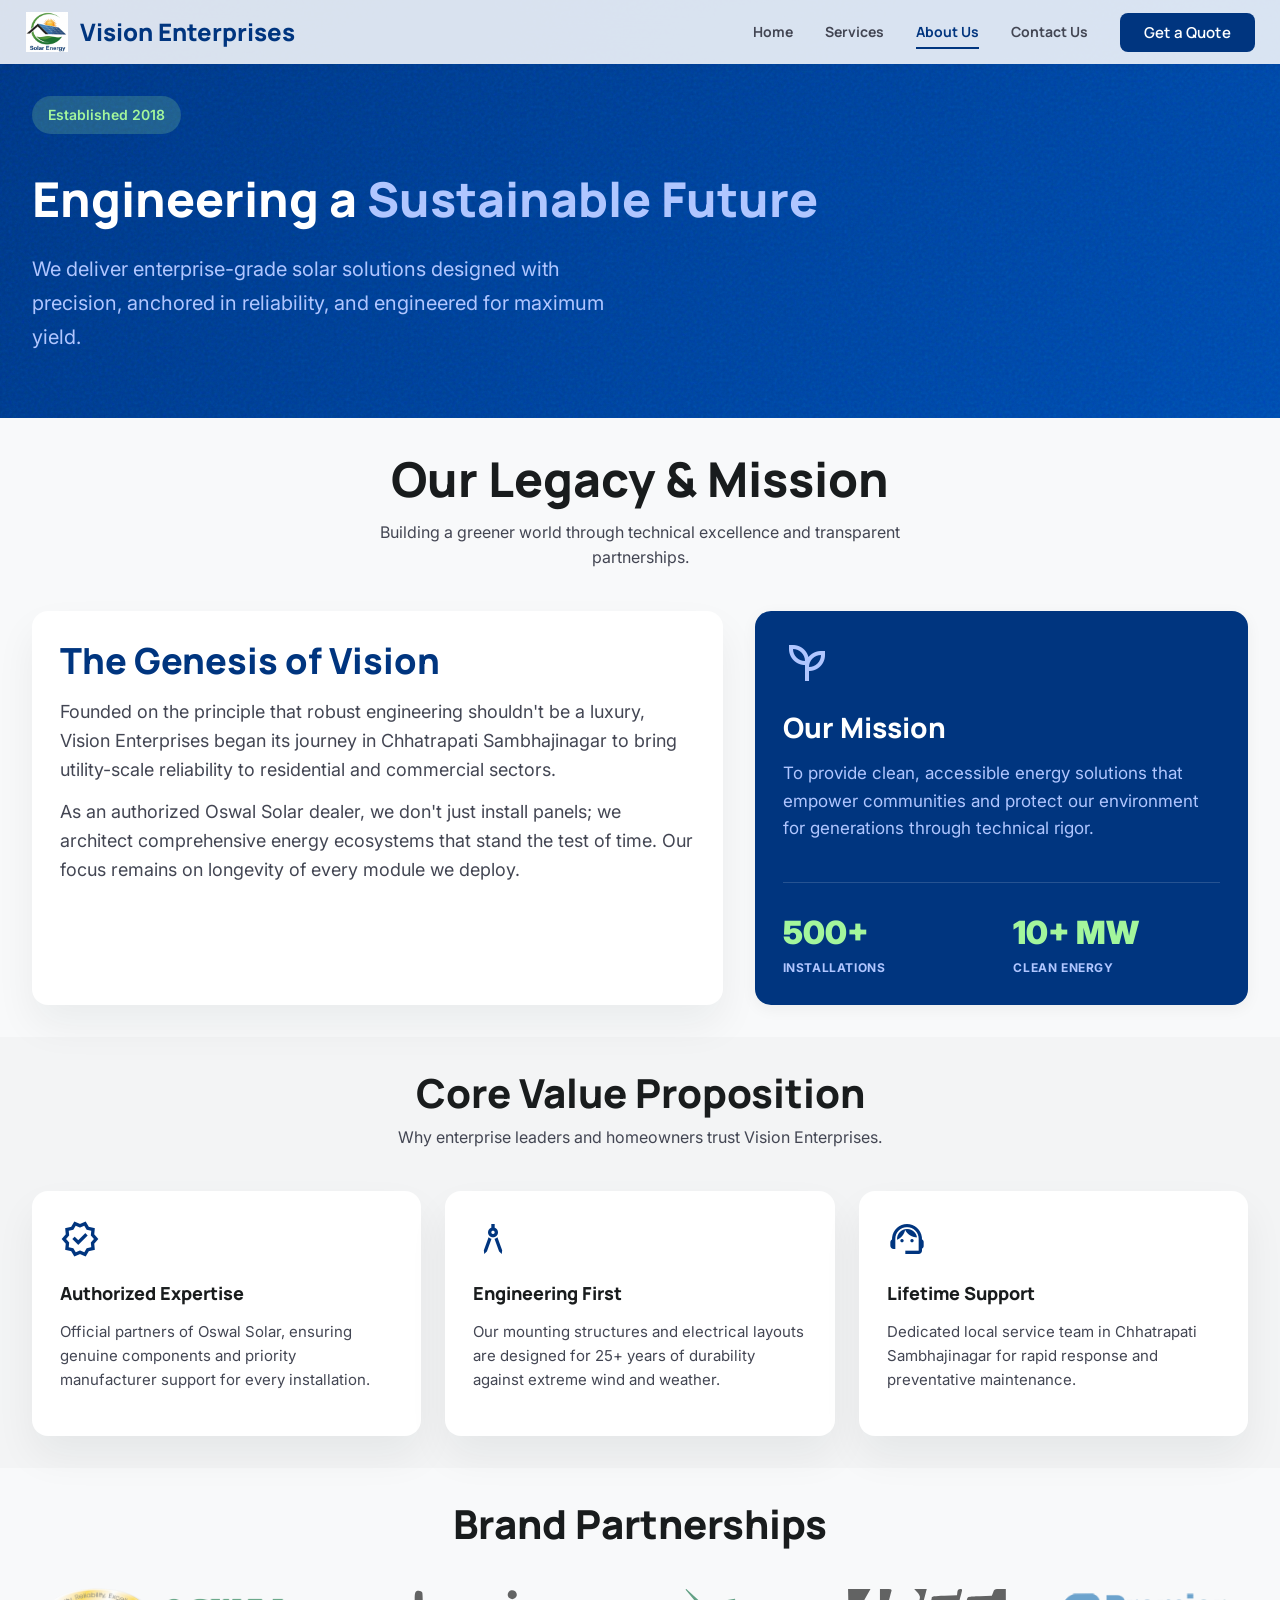
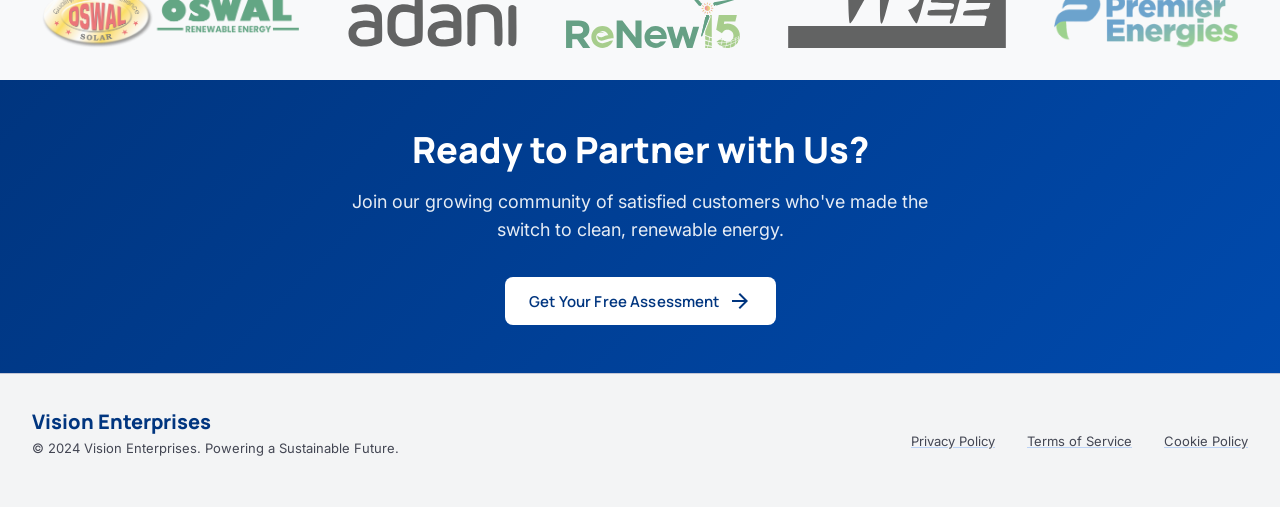
==== commit ba6dda37: "navbar fix" ====
--- a/about.html
+++ b/about.html
@@ -47,8 +47,8 @@
         <li><a href="services.html" class="navbar-link">Services</a></li>
         <li><a href="about.html" class="navbar-link active">About Us</a></li>
         <li><a href="contact.html" class="navbar-link">Contact Us</a></li>
+        <li><a href="quote.html" class="btn btn-primary navbar-quote-btn">Get a Quote</a></li>
       </ul>
-      <a href="quote.html" class="btn btn-primary">Get a Quote</a>
       <button class="navbar-mobile-toggle" aria-label="Toggle menu">
         <span class="material-symbols-outlined">menu</span>
       </button>
--- a/assets/css/layout.css
+++ b/assets/css/layout.css
@@ -125,19 +125,13 @@
 .navbar-logo {
   display: flex;
   align-items: center;
-  gap: clamp(0.25rem, 1vw, 0.75rem);
+  gap: clamp(0.5rem, 1vw, 0.75rem);
   font-family: var(--font-headline);
   font-size: clamp(1rem, 2vw, 1.5rem);
   font-weight: 900;
   color: var(--primary);
   text-decoration: none;
-  flex-shrink: 1;
-  min-width: 0;
-}
-
-.navbar-logo span {
-  overflow: hidden;
-  text-overflow: ellipsis;
+  flex-shrink: 0;
   white-space: nowrap;
 }
 
@@ -239,8 +233,23 @@
 }
 
 .navbar-menu.mobile-open .btn {
-  margin-top: 0.5rem;
+  margin-top: 0.75rem;
+  padding-top: 0.875rem;
+  border-top: 1px solid var(--outline-variant);
   width: 100%;
+}
+
+.navbar-quote-btn {
+  margin-left: auto;
+}
+
+@media (max-width: 767px) {
+  .navbar-quote-btn {
+    margin-left: 0;
+    margin-top: 0.5rem;
+    width: 100%;
+    text-align: center;
+  }
 }
 
 /* === Footer === */
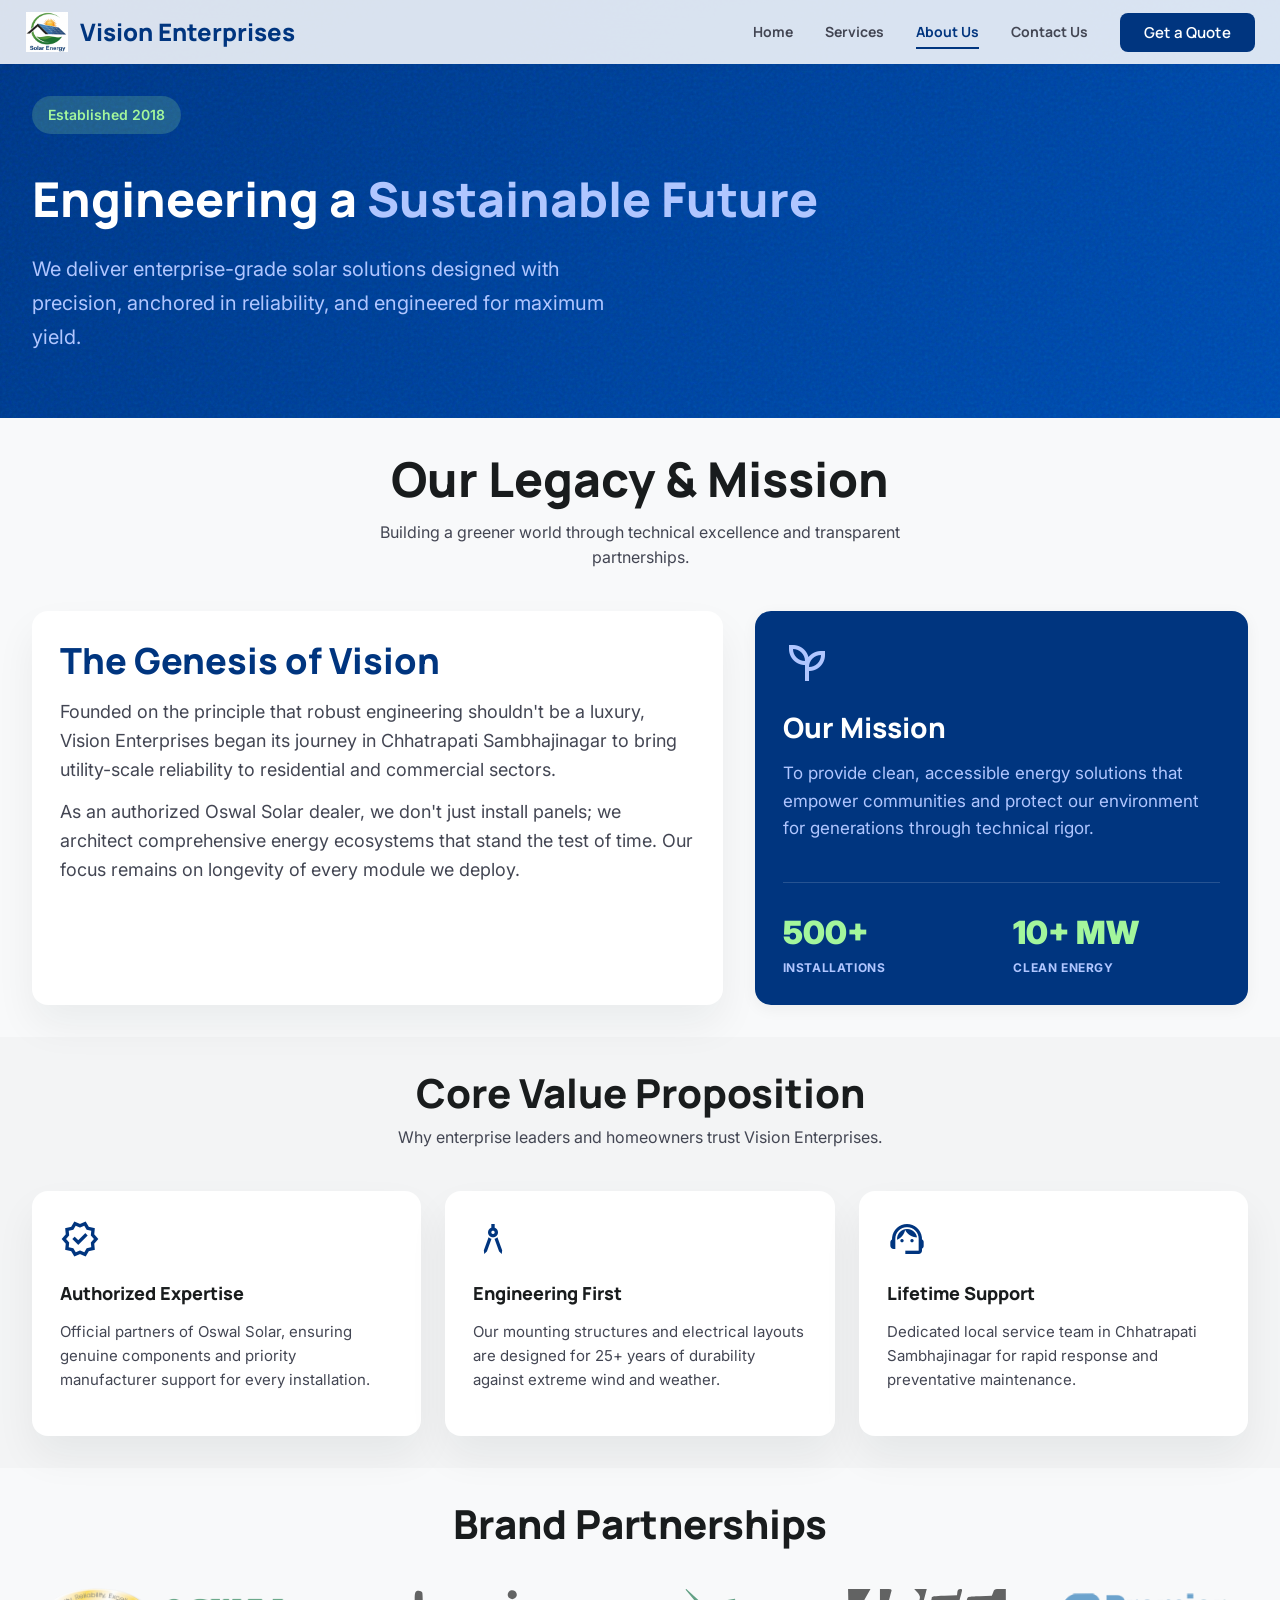
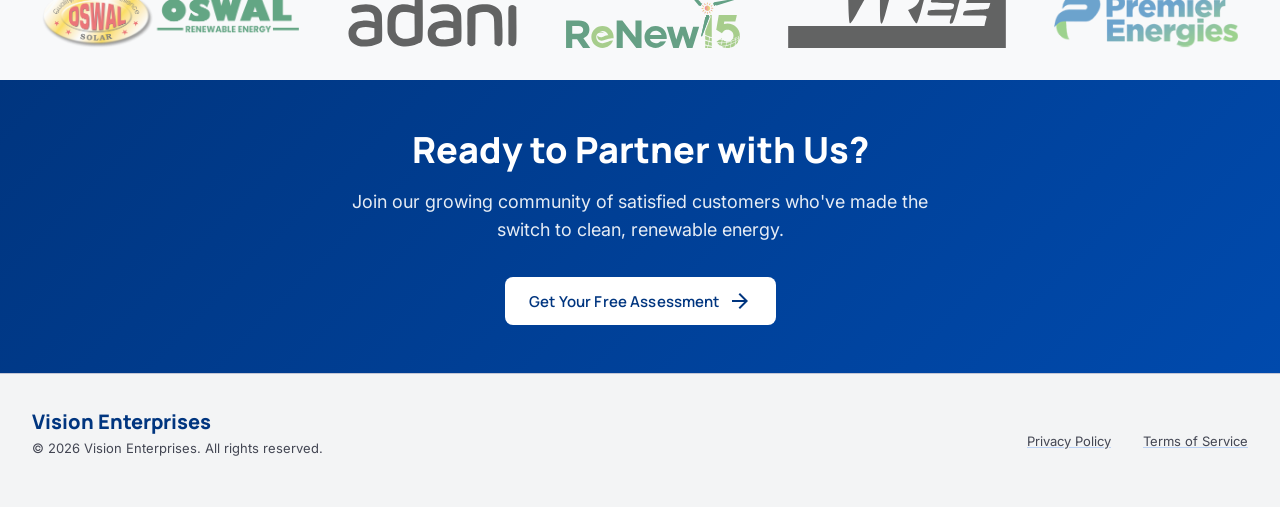
==== commit 7576692c: "feat(footer): update copyright year and footer links - Change copyright year from 2024 to 2026 acros" ====
--- a/about.html
+++ b/about.html
@@ -3,8 +3,8 @@
 <head>
   <meta charset="UTF-8">
   <meta name="viewport" content="width=device-width, initial-scale=1.0">
-   <title>About Vision Enterprises - Maharashtra's Trusted Oswal Solar Dealer Since 2018</title>
-   <meta name="description" content="Learn about Vision Enterprises: Authorized Oswal Solar dealer in Maharashtra with 500+ installations and 10+ MW capacity. Expert solar installation with 25-year warranty and PM Surya Ghar subsidy specialization.">
+   <title>About Vision Enterprises | Trusted Solar Installer Maharashtra</title>
+   <meta name="description" content="Vision Enterprises: Authorized Oswal Solar dealer in Maharashtra with 500+ installations. Expert solar installation, 25-year warranty & PM Surya Ghar subsidy specialists.">
    <meta name="keywords" content="Vision Enterprises Maharashtra, authorized Oswal dealer Maharashtra, solar installation experts Chhatrapati Sambhajinagar, PM Surya Ghar subsidy assistance, solar company Maharashtra">
   <meta name="author" content="Vision Enterprises">
   <meta name="robots" content="index, follow">
@@ -20,16 +20,33 @@
   <link rel="dns-prefetch" href="//fonts.gstatic.com">
   <link rel="preconnect" href="https://fonts.googleapis.com">
   <link rel="preconnect" href="https://fonts.gstatic.com" crossorigin>
-  <link href="https://fonts.googleapis.com/css2?family=Manrope:wght@400;500;700;800&family=Inter:wght@400;500;600;700&display=swap" rel="stylesheet">
-  <link href="https://fonts.googleapis.com/css2?family=Material+Symbols+Outlined:wght,FILL@100..700,0..1&display=swap" rel="stylesheet">
+
+  <!-- Favicon -->
+  <link rel="icon" type="image/png" sizes="32x32" href="assets/images/company_logo.png">
+  <link rel="icon" type="image/png" sizes="16x16" href="assets/images/company_logo.png">
+  <link rel="apple-touch-icon" href="assets/images/company_logo.png">
 
   <link rel="preload" href="assets/images/company_logo.png" as="image">
 
+  <!-- Fonts (async loading) -->
+  <link href="https://fonts.googleapis.com/css2?family=Manrope:wght@400;500;700;800&family=Inter:wght@400;500;600;700&display=swap" rel="stylesheet" media="print" onload="this.media='all'">
+  <noscript>
+    <link href="https://fonts.googleapis.com/css2?family=Manrope:wght@400;500;700;800&family=Inter:wght@400;500;600;700&display=swap" rel="stylesheet">
+  </noscript>
+  <link href="https://fonts.googleapis.com/css2?family=Material+Symbols+Outlined:wght,FILL@100..700,0..1&display=swap" rel="stylesheet" media="print" onload="this.media='all'">
+  <noscript>
+    <link href="https://fonts.googleapis.com/css2?family=Material+Symbols+Outlined:wght,FILL@100..700,0..1&display=swap" rel="stylesheet">
+  </noscript>
+
+  <!-- CSS -->
   <link rel="stylesheet" href="assets/css/base.css">
   <link rel="stylesheet" href="assets/css/components.css">
    <link rel="stylesheet" href="assets/css/layout.css">
    <link rel="stylesheet" href="assets/css/responsive.css">
-   <link rel="stylesheet" href="assets/css/pages/about.css">
+   <link rel="stylesheet" href="assets/css/pages/about.css" media="print" onload="this.media='all'">
+   <noscript>
+    <link rel="stylesheet" href="assets/css/pages/about.css">
+   </noscript>
     <!-- Structured Data -->
     <script src="assets/js/about-structured-data.js" defer></script>
 </head>
@@ -181,12 +198,11 @@
     <div class="footer-container">
       <div>
         <div class="footer-brand">Vision Enterprises</div>
-        <p class="footer-copyright">© 2024 Vision Enterprises. Powering a Sustainable Future.</p>
+        <p class="footer-copyright">© 2026 Vision Enterprises. All rights reserved.</p>
       </div>
       <ul class="footer-links">
-        <li><a href="#" class="footer-link">Privacy Policy</a></li>
-        <li><a href="#" class="footer-link">Terms of Service</a></li>
-        <li><a href="#" class="footer-link">Cookie Policy</a></li>
+        <li><a href="privacy-policy.html" class="footer-link">Privacy Policy</a></li>
+        <li><a href="terms-of-service.html" class="footer-link">Terms of Service</a></li>
       </ul>
     </div>
   </footer>
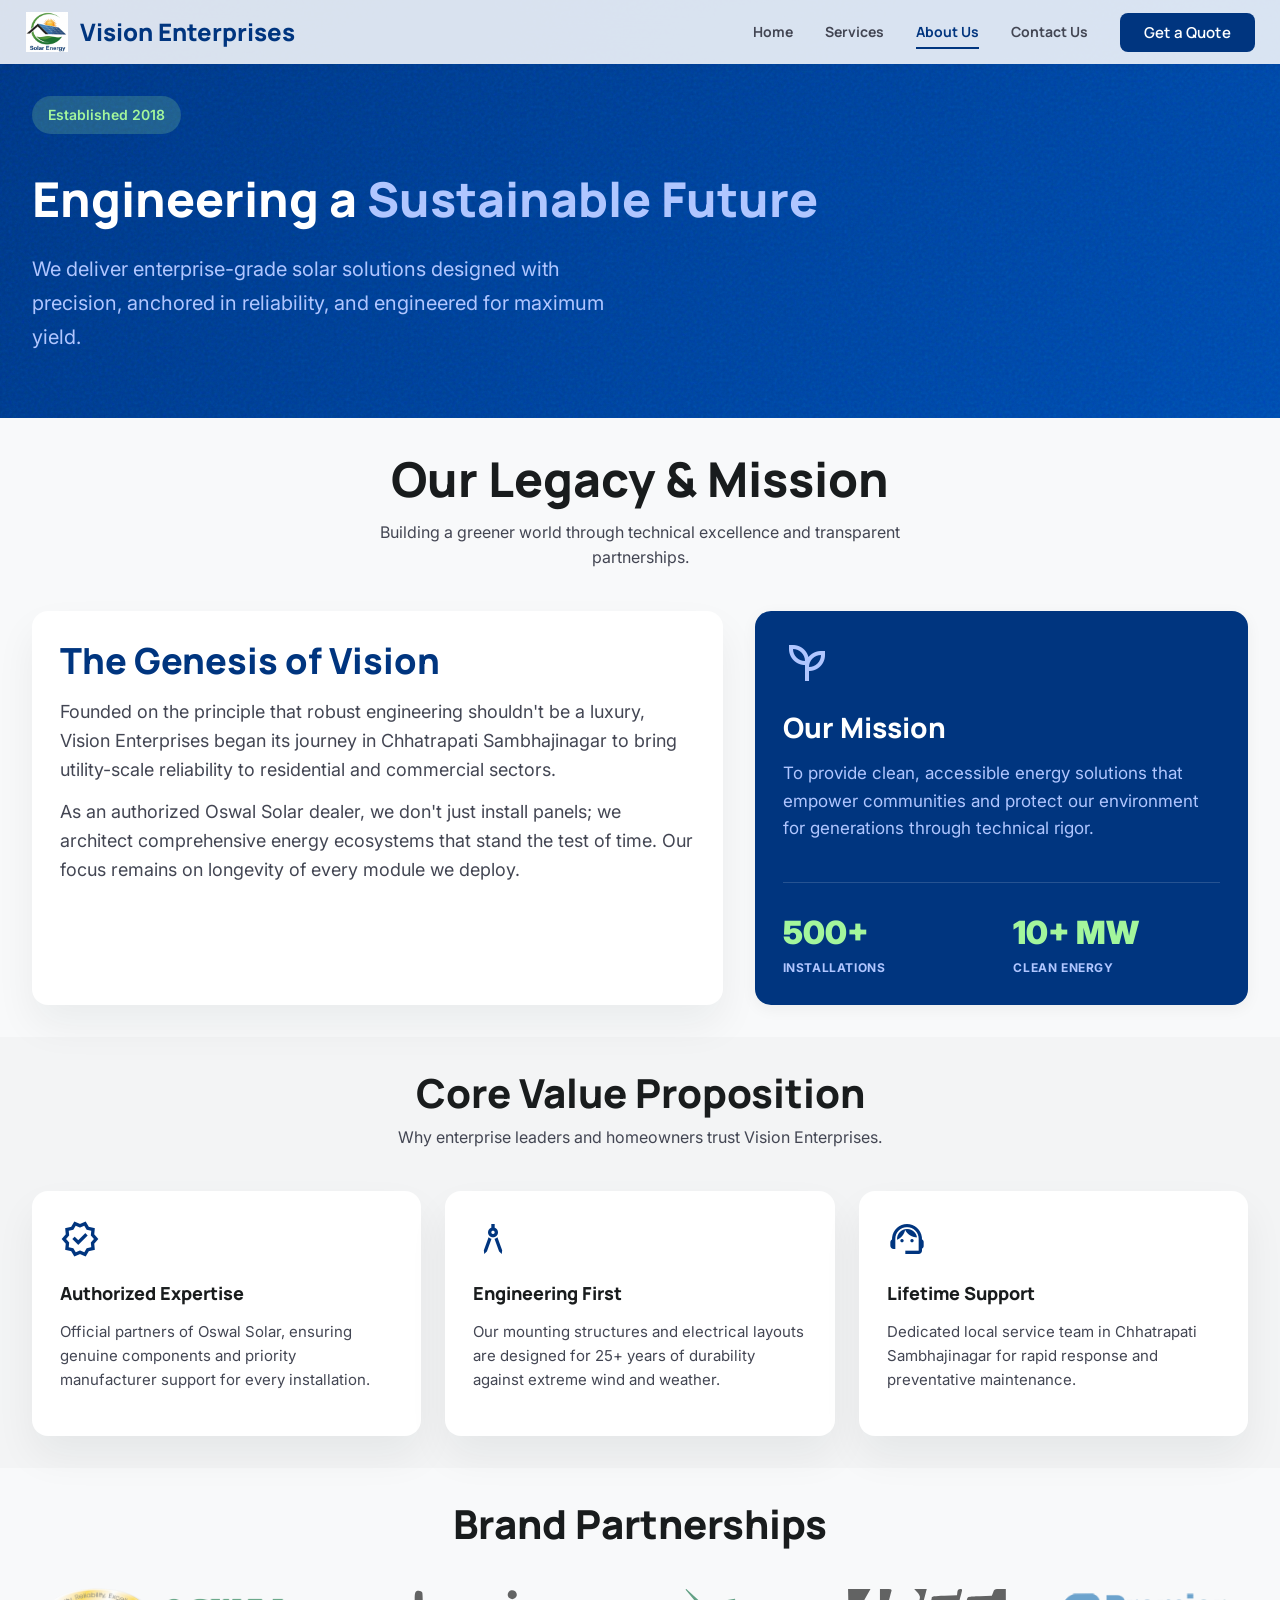
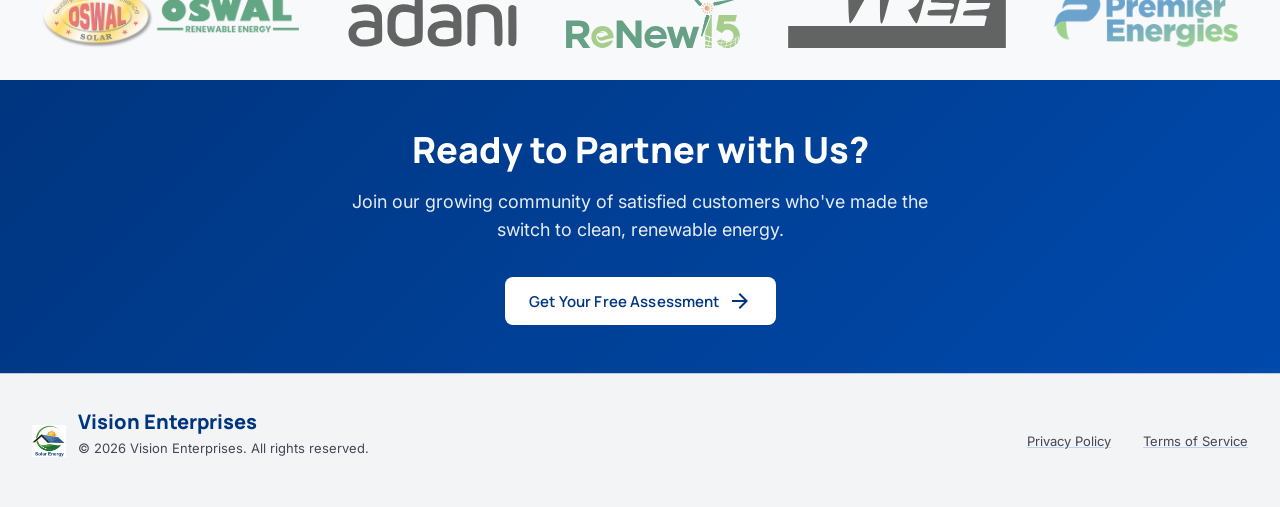
==== commit 465902dd: "footer and electricity conversition" ====
--- a/about.html
+++ b/about.html
@@ -196,9 +196,12 @@
 
   <footer class="footer">
     <div class="footer-container">
-      <div>
-        <div class="footer-brand">Vision Enterprises</div>
-        <p class="footer-copyright">© 2026 Vision Enterprises. All rights reserved.</p>
+      <div class="footer-brand-section">
+        <img src="assets/images/company_logo.png" alt="Vision Enterprises Logo" width="32" height="32" loading="lazy" class="footer-logo">
+        <div>
+          <div class="footer-brand">Vision Enterprises</div>
+          <p class="footer-copyright">© 2026 Vision Enterprises. All rights reserved.</p>
+        </div>
       </div>
       <ul class="footer-links">
         <li><a href="privacy-policy.html" class="footer-link">Privacy Policy</a></li>
--- a/assets/css/base.css
+++ b/assets/css/base.css
@@ -86,6 +86,13 @@
   --shadow-ambient: 0 20px 40px rgba(25, 28, 29, 0.06);
   --shadow-sm: 0 2px 8px rgba(25, 28, 29, 0.04);
   --shadow-md: 0 4px 16px rgba(25, 28, 29, 0.05);
+  --shadow-lg: 0 12px 40px rgba(0, 0, 0, 0.12);
+  --shadow-glass: 0 8px 32px rgba(0, 0, 0, 0.1);
+  
+  /* Glassmorphism */
+  --glass-bg: rgba(255, 255, 255, 0.25);
+  --glass-border: rgba(255, 255, 255, 0.18);
+  --glass-blur: blur(10px);
 
   /* Transitions */
   --transition-fast: 150ms;
--- a/assets/css/components.css
+++ b/assets/css/components.css
@@ -35,8 +35,12 @@
 
 .btn-primary:hover {
   background-color: var(--primary-container);
-  transform: translateY(-2px);
-  box-shadow: var(--shadow-md);
+  transform: translateY(-2px) scale(1.05);
+  box-shadow: 0 8px 32px rgba(0, 53, 127, 0.3);
+}
+
+.btn-primary:active {
+  transform: translateY(0) scale(0.98);
 }
 
 .btn-secondary {
--- a/assets/css/layout.css
+++ b/assets/css/layout.css
@@ -283,6 +283,18 @@
   color: var(--primary);
 }
 
+.footer-brand-section {
+  display: flex;
+  align-items: center;
+  gap: 0.75rem;
+}
+
+.footer-logo {
+  height: 32px;
+  width: auto;
+  flex-shrink: 0;
+}
+
 .footer-links {
   display: flex;
   gap: 1.5rem;
